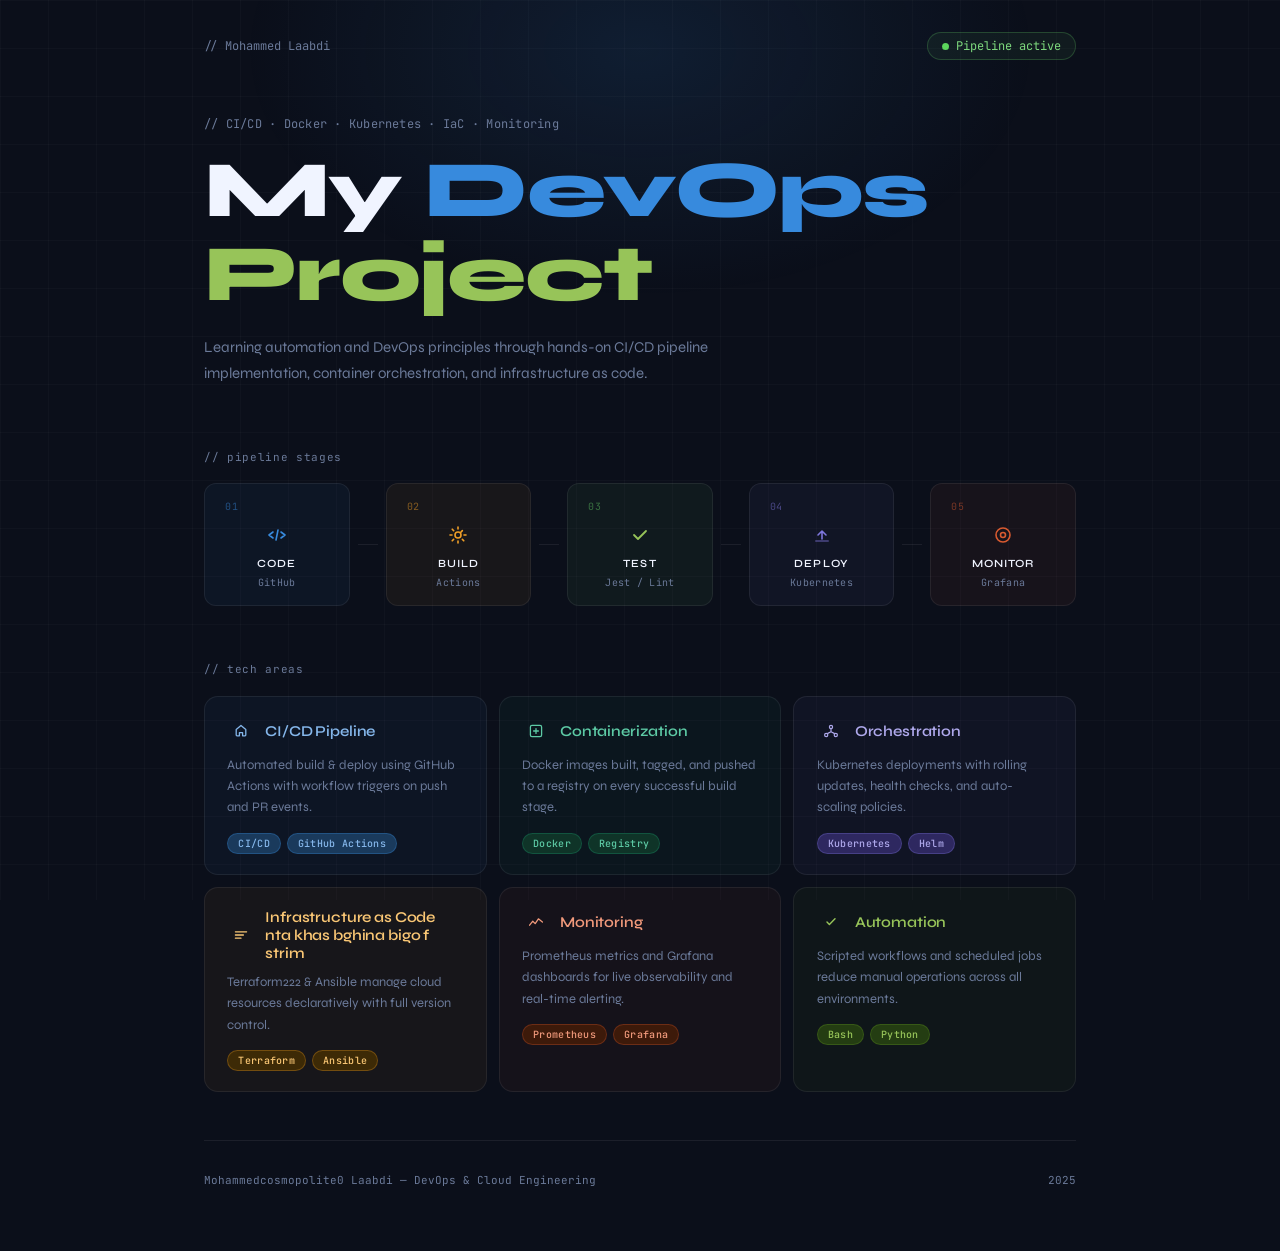
==== index.html @ 9fe38962 "last msg" ====
<!DOCTYPE html>
<html lang="en">
<head>
  <meta charset="UTF-8" />
  <meta name="viewport" content="width=device-width, initial-scale=1.0" />
  <title>DevOps Project — Mohammed Laabdi</title>
  <link rel="preconnect" href="https://fonts.googleapis.com" />
  <link href="https://fonts.googleapis.com/css2?family=JetBrains+Mono:wght@400;500;700&family=Syne:wght@400;600;800&display=swap" rel="stylesheet" />
  <link rel="stylesheet" href="style.css" />
</head>
<body>

  <!-- Background grid -->
  <div class="bg-grid"></div>
  <div class="bg-glow"></div>

  <div class="container">

    <!-- Header -->
    <header class="header">
      <div class="header-left">
        <span class="mono dim">// Mohammed Laabdi</span>
      </div>
      <div class="status-pill">
        <span class="pulse-dot"></span>
        <span class="mono">Pipeline active</span>
      </div>
    </header>

    <!-- Hero -->
    <section class="hero">
      <p class="mono dim hero-tag">// CI/CD · Docker · Kubernetes · IaC · Monitoring</p>
      <h1>
        My <span class="hl-blue">DevOps</span><br />
        <span class="hl-green">Project</span>
      </h1>
      <p class="hero-sub">
        Learning automation and DevOps principles through hands-on CI/CD pipeline implementation,
        container orchestration, and infrastructure as code.
      </p>
    </section>

    <!-- Pipeline -->
    <section class="pipeline-section">
      <p class="section-label mono">// pipeline stages</p>
      <div class="pipeline">

        <div class="step step-code">
          <div class="step-num mono">01</div>
          <div class="step-icon-wrap">
            <svg width="20" height="20" viewBox="0 0 20 20" fill="none"><path d="M6 7l-4 3 4 3M14 7l4 3-4 3M11 5l-2 10" stroke="currentColor" stroke-width="1.6" stroke-linecap="round" stroke-linejoin="round"/></svg>
          </div>
          <div class="step-label">CODE</div>
          <div class="step-desc mono dim">GitHub</div>
        </div>

        <div class="connector"><div class="connector-line"></div></div>

        <div class="step step-build">
          <div class="step-num mono">02</div>
          <div class="step-icon-wrap">
            <svg width="20" height="20" viewBox="0 0 20 20" fill="none"><circle cx="10" cy="10" r="3" stroke="currentColor" stroke-width="1.6"/><path d="M10 2v2M10 16v2M2 10h2M16 10h2M4.22 4.22l1.42 1.42M14.36 14.36l1.42 1.42M14.36 5.64l-1.42 1.42M5.64 14.36l-1.42 1.42" stroke="currentColor" stroke-width="1.6" stroke-linecap="round"/></svg>
          </div>
          <div class="step-label">BUILD</div>
          <div class="step-desc mono dim">Actions</div>
        </div>

        <div class="connector"><div class="connector-line"></div></div>

        <div class="step step-test">
          <div class="step-num mono">03</div>
          <div class="step-icon-wrap">
            <svg width="20" height="20" viewBox="0 0 20 20" fill="none"><path d="M4 10l4 4 8-8" stroke="currentColor" stroke-width="1.8" stroke-linecap="round" stroke-linejoin="round"/></svg>
          </div>
          <div class="step-label">TEST</div>
          <div class="step-desc mono dim">Jest / Lint</div>
        </div>

        <div class="connector"><div class="connector-line"></div></div>

        <div class="step step-deploy">
          <div class="step-num mono">04</div>
          <div class="step-icon-wrap">
            <svg width="20" height="20" viewBox="0 0 20 20" fill="none"><path d="M10 14V6M6 10l4-4 4 4" stroke="currentColor" stroke-width="1.6" stroke-linecap="round" stroke-linejoin="round"/><rect x="3" y="15" width="14" height="2" rx="1" fill="currentColor" opacity=".4"/></svg>
          </div>
          <div class="step-label">DEPLOY</div>
          <div class="step-desc mono dim">Kubernetes</div>
        </div>

        <div class="connector"><div class="connector-line"></div></div>

        <div class="step step-monitor">
          <div class="step-num mono">05</div>
          <div class="step-icon-wrap">
            <svg width="20" height="20" viewBox="0 0 20 20" fill="none"><circle cx="10" cy="10" r="7" stroke="currentColor" stroke-width="1.6"/><circle cx="10" cy="10" r="2.5" stroke="currentColor" stroke-width="1.6"/></svg>
          </div>
          <div class="step-label">MONITOR</div>
          <div class="step-desc mono dim">Grafana</div>
        </div>

      </div>
    </section>

    <!-- Cards -->
    <section class="cards-section">
      <p class="section-label mono">// tech areas</p>
      <div class="cards">

        <div class="card card-blue">
          <div class="card-header">
            <span class="card-icon">
              <svg width="16" height="16" viewBox="0 0 20 20" fill="none"><path d="M4 15V8l6-5 6 5v7a1 1 0 01-1 1h-3v-4H8v4H5a1 1 0 01-1-1z" stroke="currentColor" stroke-width="1.6" stroke-linejoin="round"/></svg>
            </span>
            <h3>CI/CD Pipeline</h3>
          </div>
          <p>Automated build &amp; deploy using GitHub Actions with workflow triggers on push and PR events.</p>
          <div class="tags">
            <span class="tag">CI/CD</span>
            <span class="tag">GitHub Actions</span>
          </div>
        </div>

        <div class="card card-teal">
          <div class="card-header">
            <span class="card-icon">
              <svg width="16" height="16" viewBox="0 0 20 20" fill="none"><rect x="3" y="3" width="14" height="14" rx="2" stroke="currentColor" stroke-width="1.6"/><path d="M7 10h6M10 7v6" stroke="currentColor" stroke-width="1.6" stroke-linecap="round"/></svg>
            </span>
            <h3>Containerization</h3>
          </div>
          <p>Docker images built, tagged, and pushed to a registry on every successful build stage.</p>
          <div class="tags">
            <span class="tag">Docker</span>
            <span class="tag">Registry</span>
          </div>
        </div>

        <div class="card card-purple">
          <div class="card-header">
            <span class="card-icon">
              <svg width="16" height="16" viewBox="0 0 20 20" fill="none"><circle cx="10" cy="5" r="2" stroke="currentColor" stroke-width="1.5"/><circle cx="4" cy="15" r="2" stroke="currentColor" stroke-width="1.5"/><circle cx="16" cy="15" r="2" stroke="currentColor" stroke-width="1.5"/><path d="M10 7v4M10 11l-4 2M10 11l4 2" stroke="currentColor" stroke-width="1.5" stroke-linecap="round"/></svg>
            </span>
            <h3>Orchestration</h3>
          </div>
          <p>Kubernetes deployments with rolling updates, health checks, and auto-scaling policies.</p>
          <div class="tags">
            <span class="tag">Kubernetes</span>
            <span class="tag">Helm</span>
          </div>
        </div>

        <div class="card card-amber">
          <div class="card-header">
            <span class="card-icon">
              <svg width="16" height="16" viewBox="0 0 20 20" fill="none"><path d="M3 6h14M3 10h10M3 14h7" stroke="currentColor" stroke-width="1.6" stroke-linecap="round"/></svg>
            </span>
            <h3>Infrastructure as Code nta khas bghina bigo f strim</h3>
          </div>
          <p>Terraform222 &amp; Ansible manage cloud resources declaratively with full version control.</p>
          <div class="tags">
            <span class="tag">Terraform</span>
            <span class="tag">Ansible</span>
          </div>
        </div>

        <div class="card card-coral">
          <div class="card-header">
            <span class="card-icon">
              <svg width="16" height="16" viewBox="0 0 20 20" fill="none"><polyline points="2,14 6,9 9,12 13,6 18,10" stroke="currentColor" stroke-width="1.6" stroke-linecap="round" stroke-linejoin="round"/></svg>
            </span>
            <h3>Monitoring</h3>
          </div>
          <p>Prometheus metrics and Grafana dashboards for live observability and real-time alerting.</p>
          <div class="tags">
            <span class="tag">Prometheus</span>
            <span class="tag">Grafana</span>
          </div>
        </div>

        <div class="card card-green">
          <div class="card-header">
            <span class="card-icon">
              <svg width="16" height="16" viewBox="0 0 20 20" fill="none"><path d="M5 10l3 3 7-7" stroke="currentColor" stroke-width="1.8" stroke-linecap="round" stroke-linejoin="round"/></svg>
            </span>
            <h3>Automation</h3>
          </div>
          <p>Scripted workflows and scheduled jobs reduce manual operations across all environments.</p>
          <div class="tags">
            <span class="tag">Bash</span>
            <span class="tag">Python</span>
          </div>
        </div>

      </div>
    </section>

    <!-- Footer -->
    <footer class="footer">
      <span class="mono dim">Mohammedcosmopolite0 Laabdi — DevOps & Cloud Engineering</span>
      <span class="mono dim">2025</span>
    </footer>

  </div>

</body>
</html>
---- style.css ----
/* ── Reset & Base ──────────────────────────────────────── */
*, *::before, *::after {
  box-sizing: border-box;
  margin: 0;
  padding: 0;
}

:root {
  --blue:    #378ADD;
  --blue-bg: #0e1f3a;
  --blue-tag:#1a3a5c;
  --blue-lt: #85B7EB;

  --green:    #639922;
  --green-bg: #1a2e0d;
  --green-tag:#243d12;
  --green-lt: #97C459;

  --purple:    #7F77DD;
  --purple-bg: #1e1a3a;
  --purple-tag:#2e2860;
  --purple-lt: #AFA9EC;

  --amber:    #EF9F27;
  --amber-bg: #2e1f05;
  --amber-tag:#3d2a06;
  --amber-lt: #FAC775;

  --coral:    #D85A30;
  --coral-bg: #2e1208;
  --coral-tag:#3d1a0a;
  --coral-lt: #F0997B;

  --teal:    #1D9E75;
  --teal-bg: #0a2620;
  --teal-tag:#0f3428;
  --teal-lt: #5DCAA5;

  --bg:      #0b0f1a;
  --surface: #111827;
  --border:  rgba(255,255,255,0.07);
  --text:    #f0f4ff;
  --dim:     #6b7a99;
}

body {
  background: var(--bg);
  color: var(--text);
  font-family: 'Syne', sans-serif;
  min-height: 100vh;
  overflow-x: hidden;
}

.mono { font-family: 'JetBrains Mono', monospace; }
.dim  { color: var(--dim); }

/* ── Background ─────────────────────────────────────────── */
.bg-grid {
  position: fixed;
  inset: 0;
  background-image:
    linear-gradient(rgba(255,255,255,0.025) 1px, transparent 1px),
    linear-gradient(90deg, rgba(255,255,255,0.025) 1px, transparent 1px);
  background-size: 48px 48px;
  pointer-events: none;
  z-index: 0;
}

.bg-glow {
  position: fixed;
  top: -200px;
  left: 50%;
  transform: translateX(-50%);
  width: 800px;
  height: 500px;
  background: radial-gradient(ellipse, rgba(55,138,221,0.12) 0%, transparent 70%);
  pointer-events: none;
  z-index: 0;
}

/* ── Layout ─────────────────────────────────────────────── */
.container {
  position: relative;
  z-index: 1;
  max-width: 920px;
  margin: 0 auto;
  padding: 2rem 1.5rem 4rem;
}

/* ── Header ─────────────────────────────────────────────── */
.header {
  display: flex;
  justify-content: space-between;
  align-items: center;
  margin-bottom: 3.5rem;
  font-size: 12px;
}

.status-pill {
  display: inline-flex;
  align-items: center;
  gap: 7px;
  background: rgba(100,200,100,0.07);
  border: 0.5px solid rgba(100,200,100,0.25);
  border-radius: 20px;
  padding: 5px 14px;
  font-size: 12px;
  color: #7dd87d;
}

.pulse-dot {
  width: 7px;
  height: 7px;
  border-radius: 50%;
  background: #5cd65c;
  box-shadow: 0 0 0 0 rgba(92,214,92,0.5);
  animation: pulse 2s infinite;
}

@keyframes pulse {
  0%   { box-shadow: 0 0 0 0 rgba(92,214,92,0.5); }
  70%  { box-shadow: 0 0 0 6px rgba(92,214,92,0); }
  100% { box-shadow: 0 0 0 0 rgba(92,214,92,0); }
}

/* ── Hero ───────────────────────────────────────────────── */
.hero {
  margin-bottom: 4rem;
}

.hero-tag {
  font-size: 12px;
  margin-bottom: 1rem;
  letter-spacing: 0.02em;
}

.hero h1 {
  font-size: clamp(2.8rem, 7vw, 5rem);
  font-weight: 800;
  line-height: 1.05;
  margin-bottom: 1.2rem;
  letter-spacing: -0.02em;
}

.hl-blue  { color: var(--blue); }
.hl-green { color: var(--green-lt); }

.hero-sub {
  max-width: 560px;
  font-size: 15px;
  color: var(--dim);
  line-height: 1.7;
  font-weight: 400;
}

/* ── Section Label ──────────────────────────────────────── */
.section-label {
  font-size: 11px;
  color: var(--dim);
  letter-spacing: 0.06em;
  margin-bottom: 1.2rem;
}

/* ── Pipeline ───────────────────────────────────────────── */
.pipeline-section {
  margin-bottom: 3.5rem;
}

.pipeline {
  display: flex;
  align-items: center;
  flex-wrap: wrap;
  gap: 6px;
}

.step {
  display: flex;
  flex-direction: column;
  align-items: center;
  gap: 6px;
  border: 0.5px solid var(--border);
  border-radius: 12px;
  padding: 16px 20px;
  min-width: 100px;
  flex: 1;
  transition: border-color 0.2s, transform 0.2s;
  cursor: default;
  position: relative;
  overflow: hidden;
}

.step:hover { transform: translateY(-3px); }

.step-code    { background: rgba(55,138,221,0.06); }
.step-code:hover { border-color: rgba(55,138,221,0.4); }
.step-code .step-icon-wrap { color: var(--blue); }
.step-code .step-num { color: rgba(55,138,221,0.5); }

.step-build   { background: rgba(239,159,39,0.06); }
.step-build:hover { border-color: rgba(239,159,39,0.4); }
.step-build .step-icon-wrap { color: var(--amber); }
.step-build .step-num { color: rgba(239,159,39,0.5); }

.step-test    { background: rgba(100,200,100,0.06); }
.step-test:hover { border-color: rgba(100,200,100,0.4); }
.step-test .step-icon-wrap { color: var(--green-lt); }
.step-test .step-num { color: rgba(100,200,100,0.5); }

.step-deploy  { background: rgba(127,119,221,0.06); }
.step-deploy:hover { border-color: rgba(127,119,221,0.4); }
.step-deploy .step-icon-wrap { color: var(--purple); }
.step-deploy .step-num { color: rgba(127,119,221,0.5); }

.step-monitor { background: rgba(216,90,48,0.06); }
.step-monitor:hover { border-color: rgba(216,90,48,0.4); }
.step-monitor .step-icon-wrap { color: var(--coral); }
.step-monitor .step-num { color: rgba(216,90,48,0.5); }

.step-num {
  font-size: 10px;
  letter-spacing: 0.06em;
  align-self: flex-start;
}

.step-icon-wrap {
  width: 32px;
  height: 32px;
  display: flex;
  align-items: center;
  justify-content: center;
}

.step-label {
  font-size: 11px;
  font-weight: 600;
  letter-spacing: 0.1em;
  color: var(--text);
}

.step-desc {
  font-size: 10px;
  letter-spacing: 0.03em;
}

.connector {
  display: flex;
  align-items: center;
  padding: 0 2px;
}

.connector-line {
  width: 20px;
  height: 1px;
  background: var(--border);
}

/* ── Cards ──────────────────────────────────────────────── */
.cards-section {
  margin-bottom: 3rem;
}

.cards {
  display: grid;
  grid-template-columns: repeat(auto-fit, minmax(260px, 1fr));
  gap: 12px;
}

.card {
  border: 0.5px solid var(--border);
  border-radius: 14px;
  padding: 1.25rem 1.4rem;
  transition: border-color 0.2s, transform 0.2s;
  cursor: default;
}

.card:hover { transform: translateY(-2px); }

.card-blue   { background: rgba(55,138,221,0.05); }
.card-blue:hover   { border-color: rgba(55,138,221,0.35); }
.card-blue .card-icon, .card-blue h3 { color: var(--blue-lt); }
.card-blue .tag { background: var(--blue-tag); color: var(--blue-lt); border-color: rgba(55,138,221,0.3); }

.card-teal   { background: rgba(29,158,117,0.05); }
.card-teal:hover   { border-color: rgba(29,158,117,0.35); }
.card-teal .card-icon, .card-teal h3 { color: var(--teal-lt); }
.card-teal .tag { background: var(--teal-tag); color: var(--teal-lt); border-color: rgba(29,158,117,0.3); }

.card-purple { background: rgba(127,119,221,0.05); }
.card-purple:hover { border-color: rgba(127,119,221,0.35); }
.card-purple .card-icon, .card-purple h3 { color: var(--purple-lt); }
.card-purple .tag { background: var(--purple-tag); color: var(--purple-lt); border-color: rgba(127,119,221,0.3); }

.card-amber  { background: rgba(239,159,39,0.05); }
.card-amber:hover  { border-color: rgba(239,159,39,0.35); }
.card-amber .card-icon, .card-amber h3 { color: var(--amber-lt); }
.card-amber .tag { background: var(--amber-tag); color: var(--amber-lt); border-color: rgba(239,159,39,0.3); }

.card-coral  { background: rgba(216,90,48,0.05); }
.card-coral:hover  { border-color: rgba(216,90,48,0.35); }
.card-coral .card-icon, .card-coral h3 { color: var(--coral-lt); }
.card-coral .tag { background: var(--coral-tag); color: var(--coral-lt); border-color: rgba(216,90,48,0.3); }

.card-green  { background: rgba(99,153,34,0.05); }
.card-green:hover  { border-color: rgba(99,153,34,0.35); }
.card-green .card-icon, .card-green h3 { color: var(--green-lt); }
.card-green .tag { background: var(--green-tag); color: var(--green-lt); border-color: rgba(99,153,34,0.3); }

.card-header {
  display: flex;
  align-items: center;
  gap: 10px;
  margin-bottom: 10px;
}

.card-icon {
  width: 28px;
  height: 28px;
  display: flex;
  align-items: center;
  justify-content: center;
  flex-shrink: 0;
}

.card h3 {
  font-size: 15px;
  font-weight: 600;
  letter-spacing: -0.01em;
}

.card p {
  font-size: 13px;
  color: var(--dim);
  line-height: 1.65;
  margin-bottom: 14px;
}

.tags {
  display: flex;
  flex-wrap: wrap;
  gap: 6px;
}

.tag {
  font-family: 'JetBrains Mono', monospace;
  font-size: 10px;
  font-weight: 500;
  padding: 3px 10px;
  border-radius: 20px;
  border: 0.5px solid;
  letter-spacing: 0.03em;
}

/* ── Footer ─────────────────────────────────────────────── */
.footer {
  display: flex;
  justify-content: space-between;
  align-items: center;
  font-size: 11px;
  padding-top: 2rem;
  border-top: 0.5px solid var(--border);
}

/* ── Animations ─────────────────────────────────────────── */
@keyframes fadeUp {
  from { opacity: 0; transform: translateY(16px); }
  to   { opacity: 1; transform: translateY(0); }
}

.hero              { animation: fadeUp 0.6s ease both; }
.pipeline-section  { animation: fadeUp 0.6s 0.15s ease both; }
.cards-section     { animation: fadeUp 0.6s 0.3s  ease both; }

/* ── Responsive ─────────────────────────────────────────── */
@media (max-width: 600px) {
  .pipeline { flex-direction: column; }
  .connector { transform: rotate(90deg); }
  .step { width: 100%; flex-direction: row; justify-content: flex-start; gap: 12px; }
  .step-num { display: none; }
  .connector-line { width: 1px; height: 20px; }
  .footer { flex-direction: column; gap: 6px; text-align: center; }
}
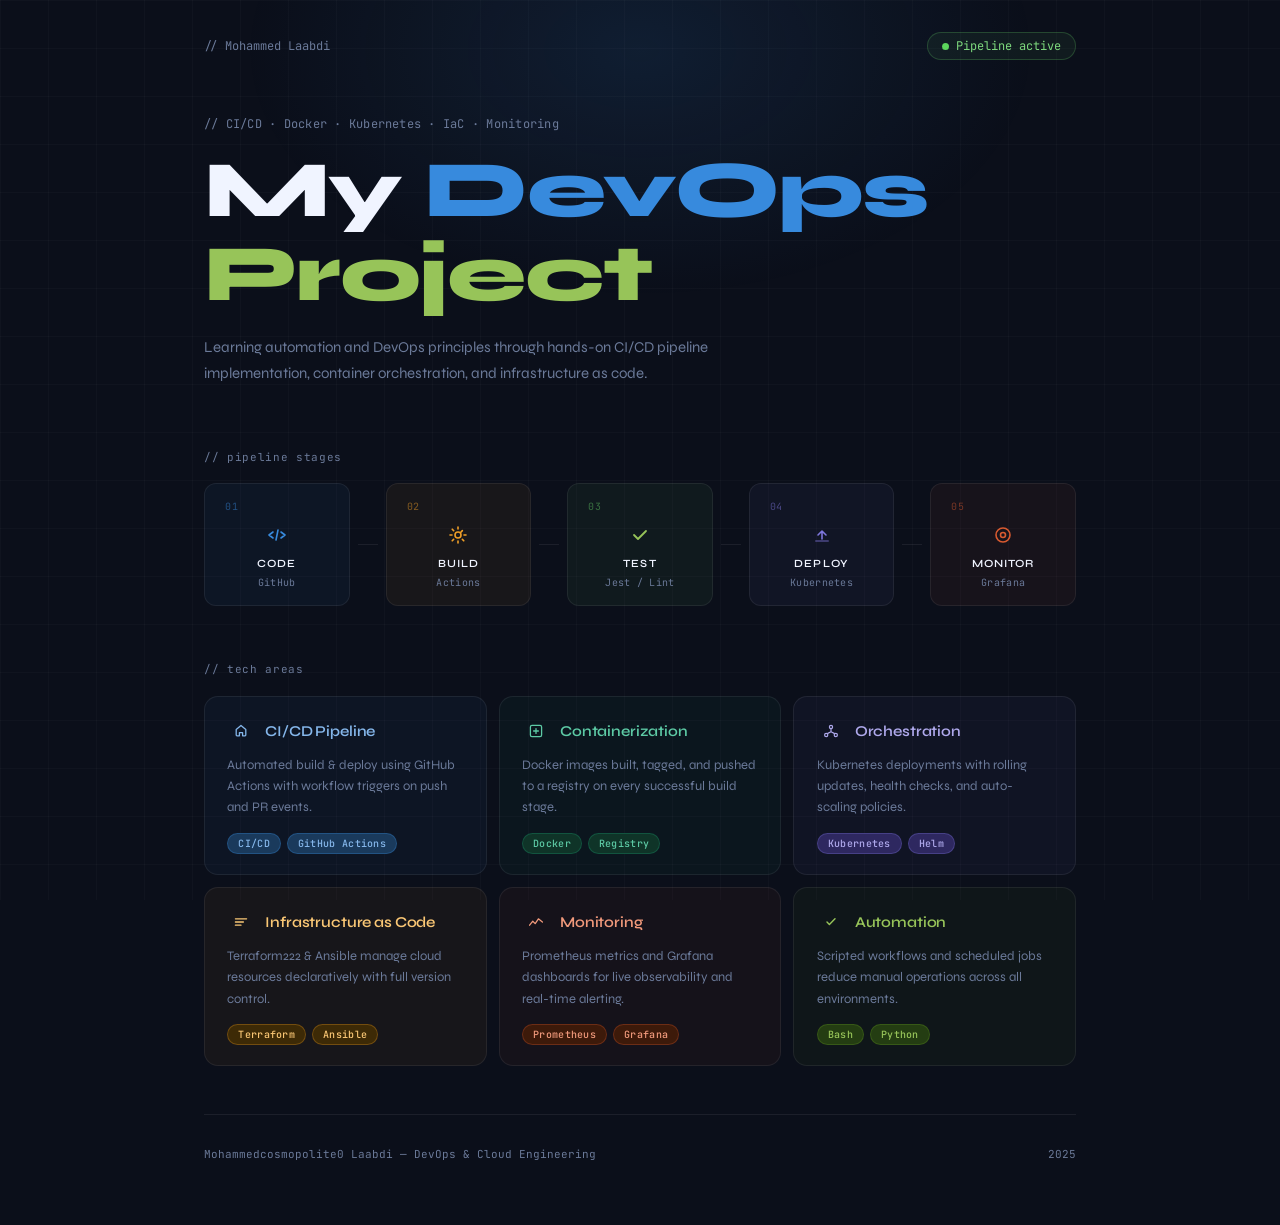
==== commit fae2d722: "update anothee" ====
--- a/index.html
+++ b/index.html
@@ -153,7 +153,7 @@
             <span class="card-icon">
               <svg width="16" height="16" viewBox="0 0 20 20" fill="none"><path d="M3 6h14M3 10h10M3 14h7" stroke="currentColor" stroke-width="1.6" stroke-linecap="round"/></svg>
             </span>
-            <h3>Infrastructure as Code nta khas bghina bigo f strim</h3>
+            <h3>Infrastructure as Code</h3>
           </div>
           <p>Terraform222 &amp; Ansible manage cloud resources declaratively with full version control.</p>
           <div class="tags">
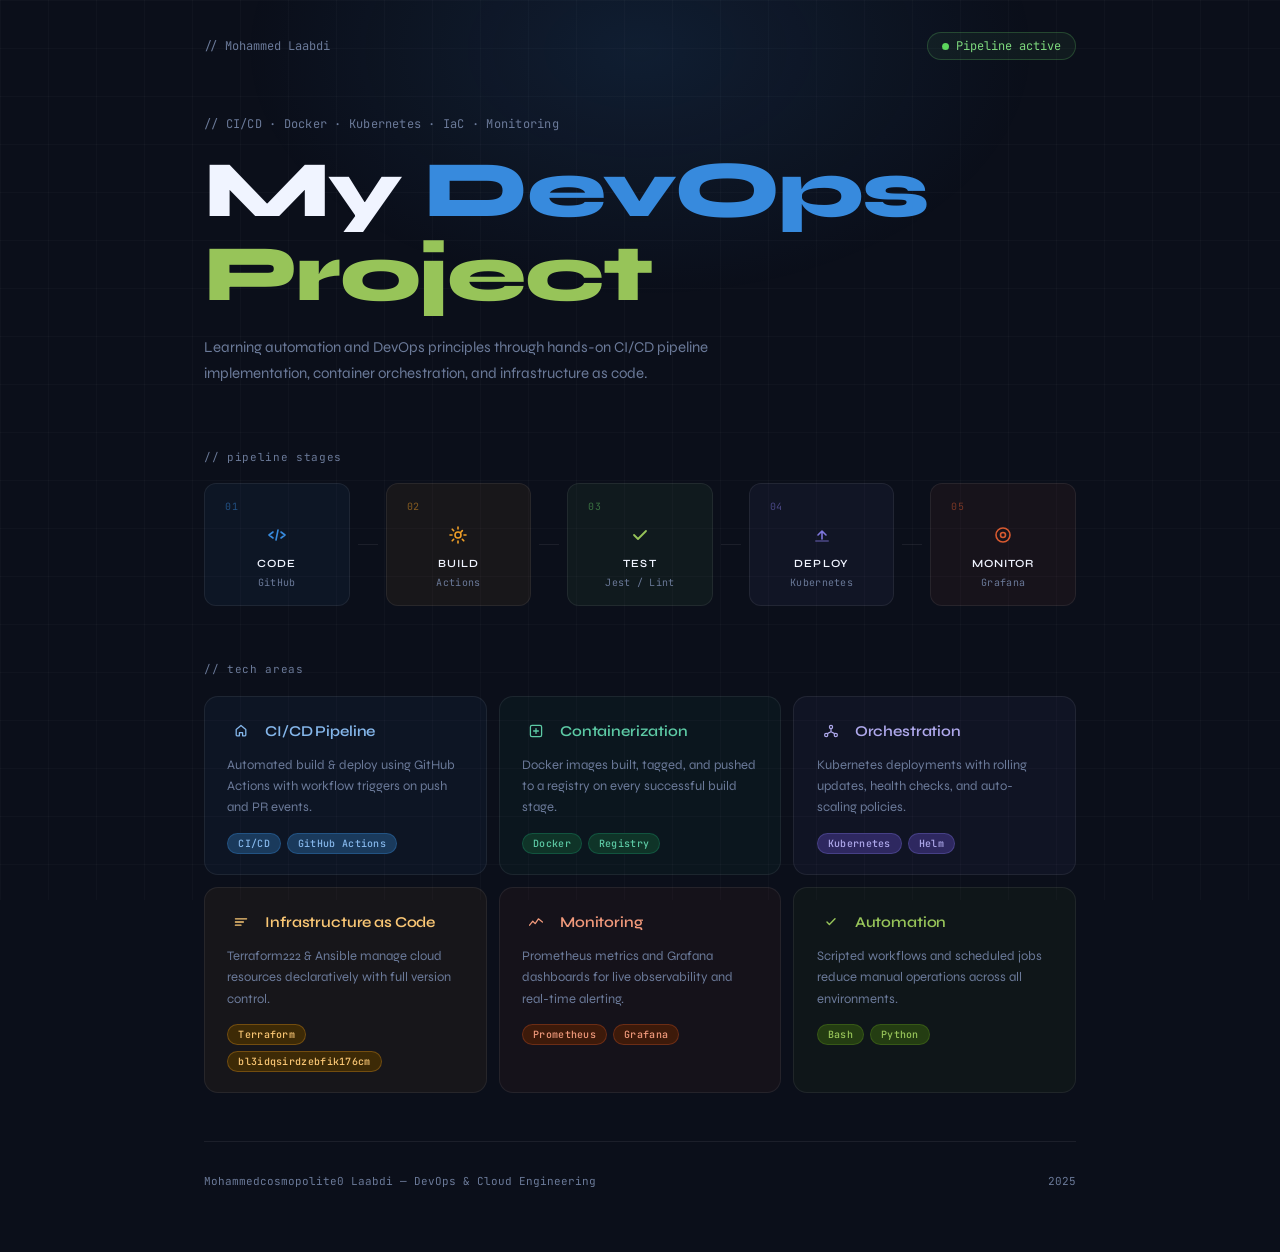
==== commit a52cf8a3: "update html file" ====
--- a/index.html
+++ b/index.html
@@ -158,7 +158,7 @@
           <p>Terraform222 &amp; Ansible manage cloud resources declaratively with full version control.</p>
           <div class="tags">
             <span class="tag">Terraform</span>
-            <span class="tag">Ansible</span>
+            <span class="tag">bl3idqsirdzebfik176cm</span>
           </div>
         </div>
 
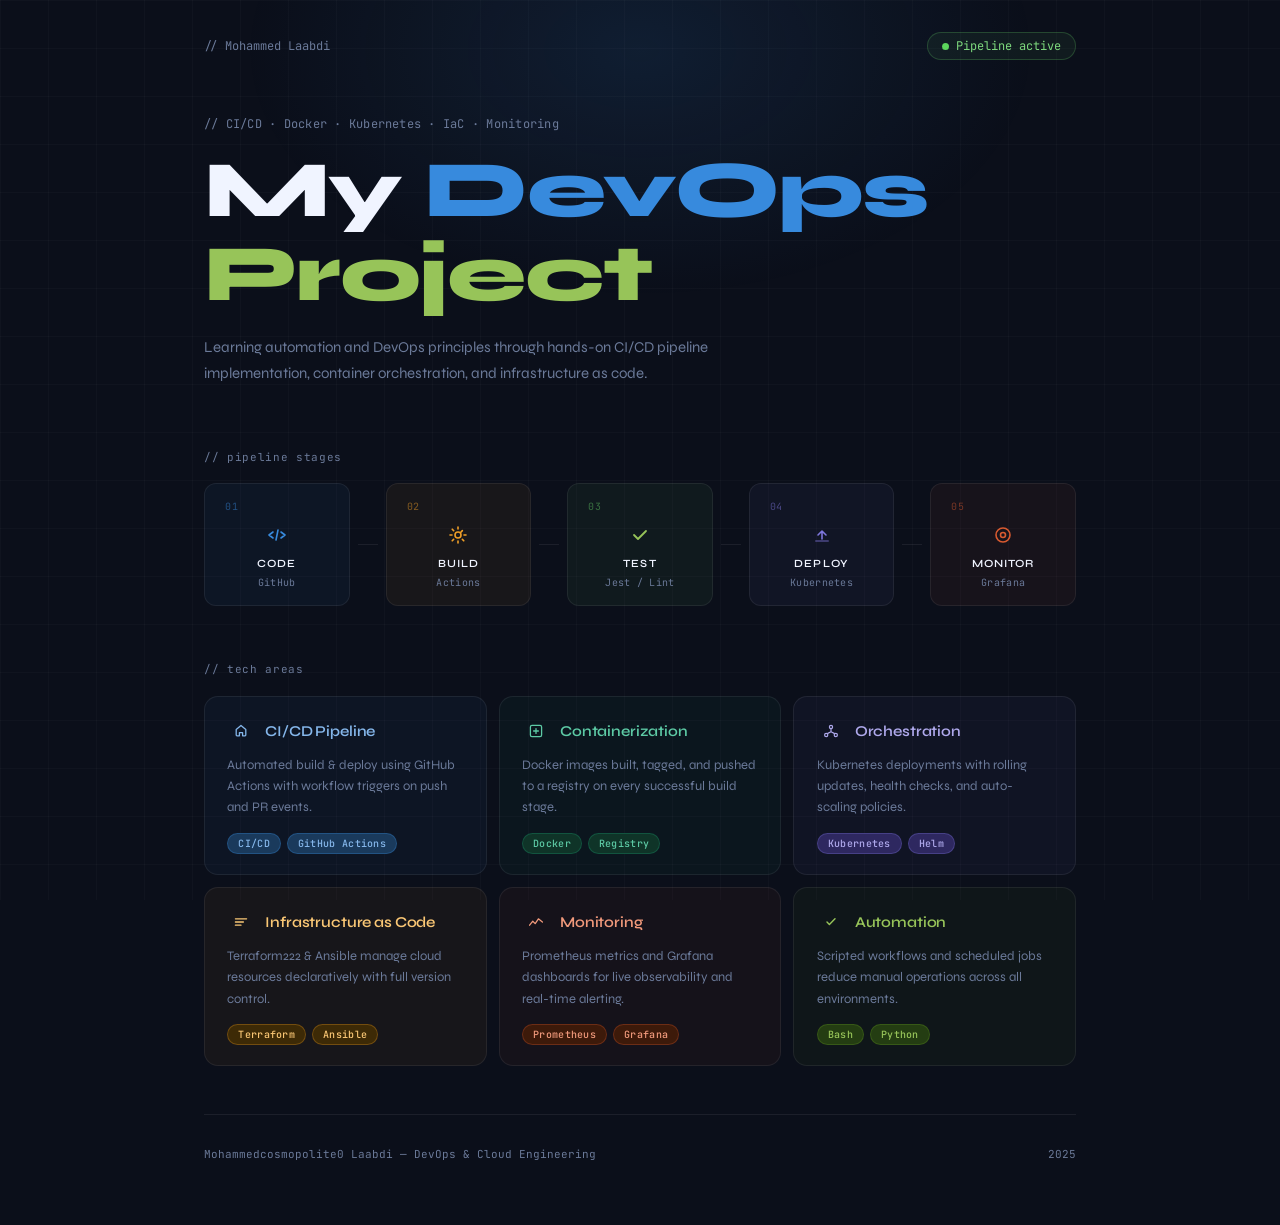
==== commit 4bde63df: "Revert "update html file" This reverts commit a52cf8a392b94cb19d496ec3acd642f665c598e3." ====
--- a/index.html
+++ b/index.html
@@ -158,7 +158,7 @@
           <p>Terraform222 &amp; Ansible manage cloud resources declaratively with full version control.</p>
           <div class="tags">
             <span class="tag">Terraform</span>
-            <span class="tag">bl3idqsirdzebfik176cm</span>
+            <span class="tag">Ansible</span>
           </div>
         </div>
 
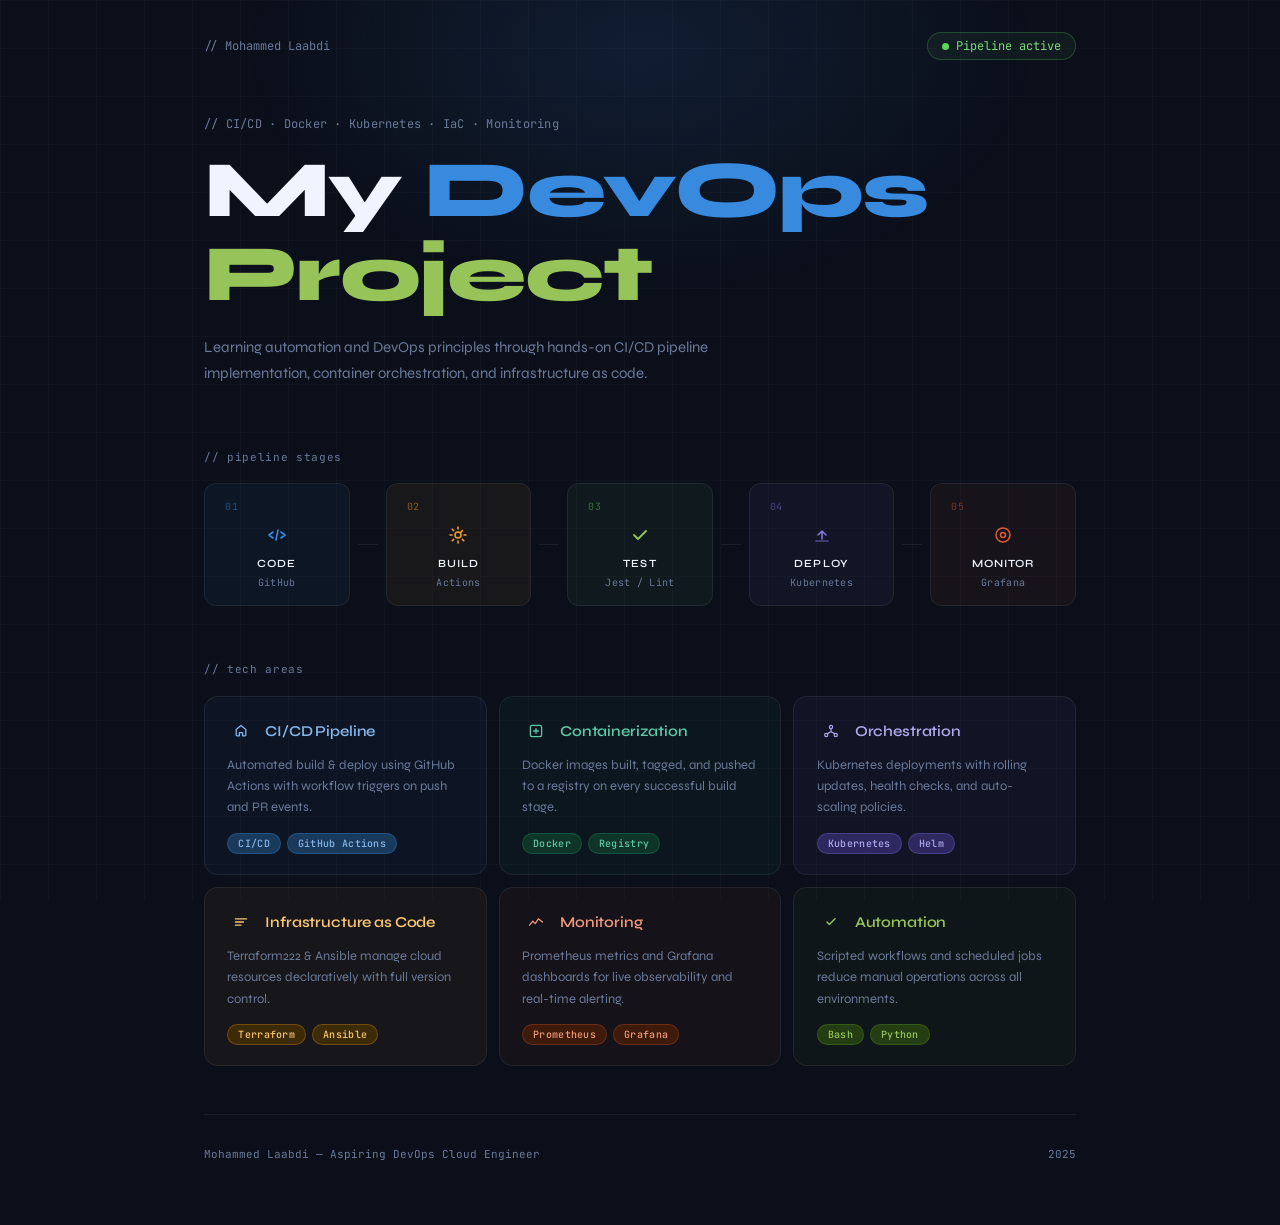
==== commit d1bc9ce2: "update the html file" ====
--- a/index.html
+++ b/index.html
@@ -195,7 +195,7 @@
 
     <!-- Footer -->
     <footer class="footer">
-      <span class="mono dim">Mohammedcosmopolite0 Laabdi — DevOps & Cloud Engineering</span>
+      <span class="mono dim">Mohammed Laabdi — Aspiring DevOps Cloud Engineer</span>
       <span class="mono dim">2025</span>
     </footer>
 
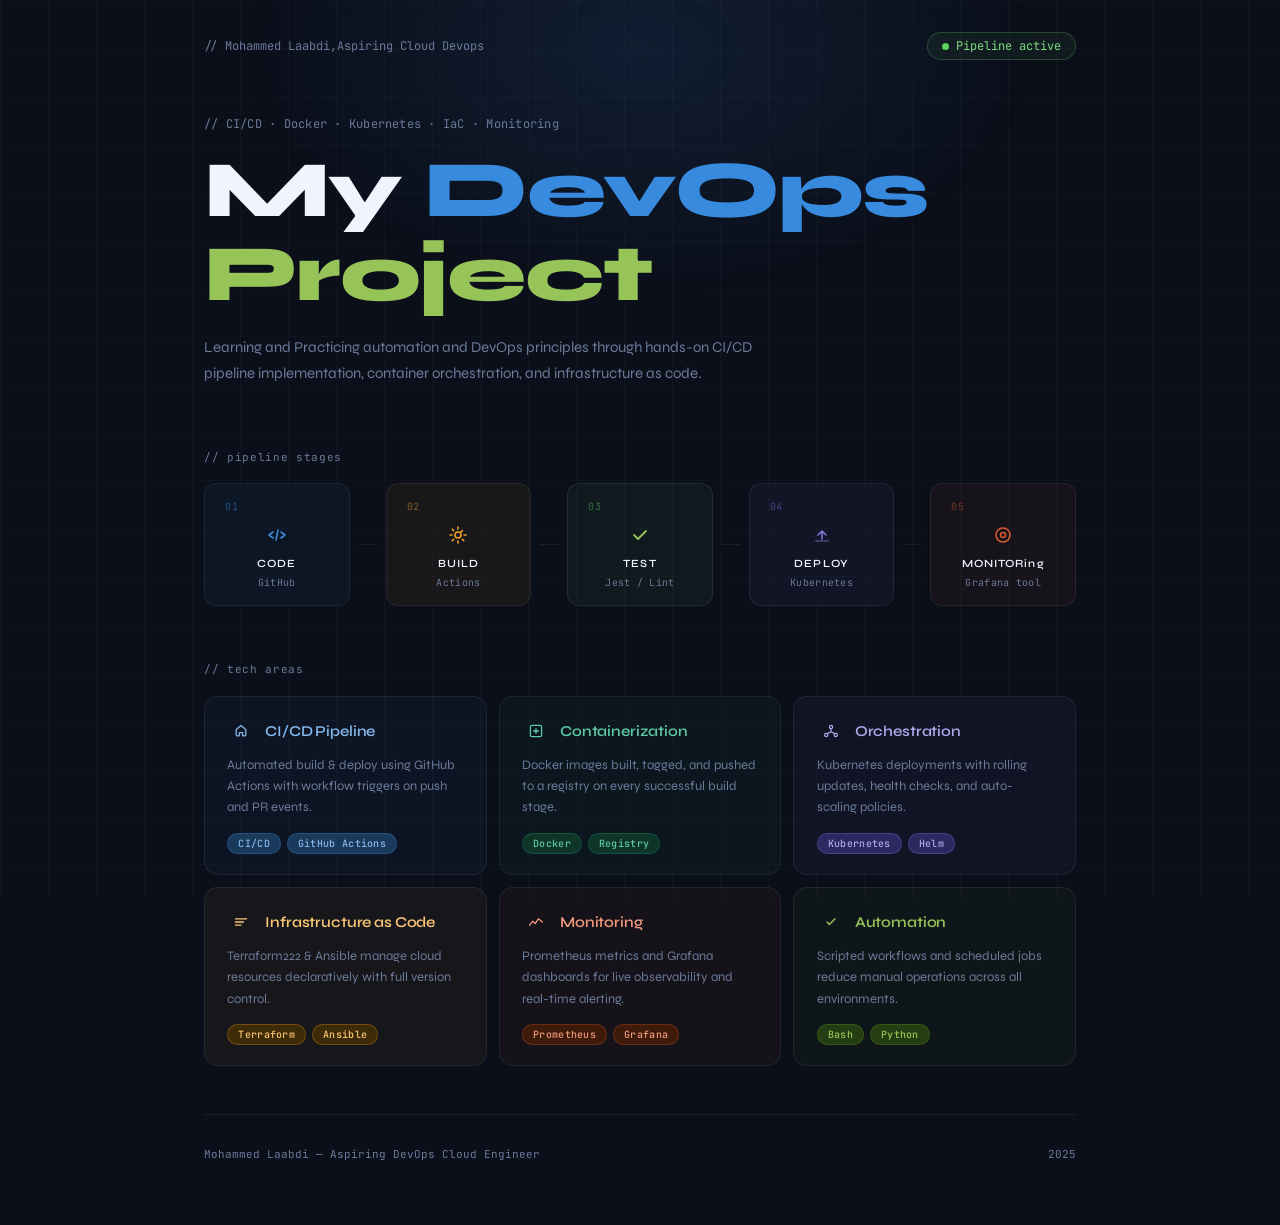
==== commit 631eed34: "update the hmtl file" ====
--- a/index.html
+++ b/index.html
@@ -19,7 +19,7 @@
     <!-- Header -->
     <header class="header">
       <div class="header-left">
-        <span class="mono dim">// Mohammed Laabdi</span>
+        <span class="mono dim">// Mohammed Laabdi,Aspiring Cloud Devops</span>
       </div>
       <div class="status-pill">
         <span class="pulse-dot"></span>
@@ -35,7 +35,7 @@
         <span class="hl-green">Project</span>
       </h1>
       <p class="hero-sub">
-        Learning automation and DevOps principles through hands-on CI/CD pipeline implementation,
+        Learning and Practicing automation and DevOps principles through hands-on CI/CD pipeline implementation,
         container orchestration, and infrastructure as code.
       </p>
     </section>
@@ -94,8 +94,8 @@
           <div class="step-icon-wrap">
             <svg width="20" height="20" viewBox="0 0 20 20" fill="none"><circle cx="10" cy="10" r="7" stroke="currentColor" stroke-width="1.6"/><circle cx="10" cy="10" r="2.5" stroke="currentColor" stroke-width="1.6"/></svg>
           </div>
-          <div class="step-label">MONITOR</div>
-          <div class="step-desc mono dim">Grafana</div>
+          <div class="step-label">MONITORing</div>
+          <div class="step-desc mono dim">Grafana tool</div>
         </div>
 
       </div>
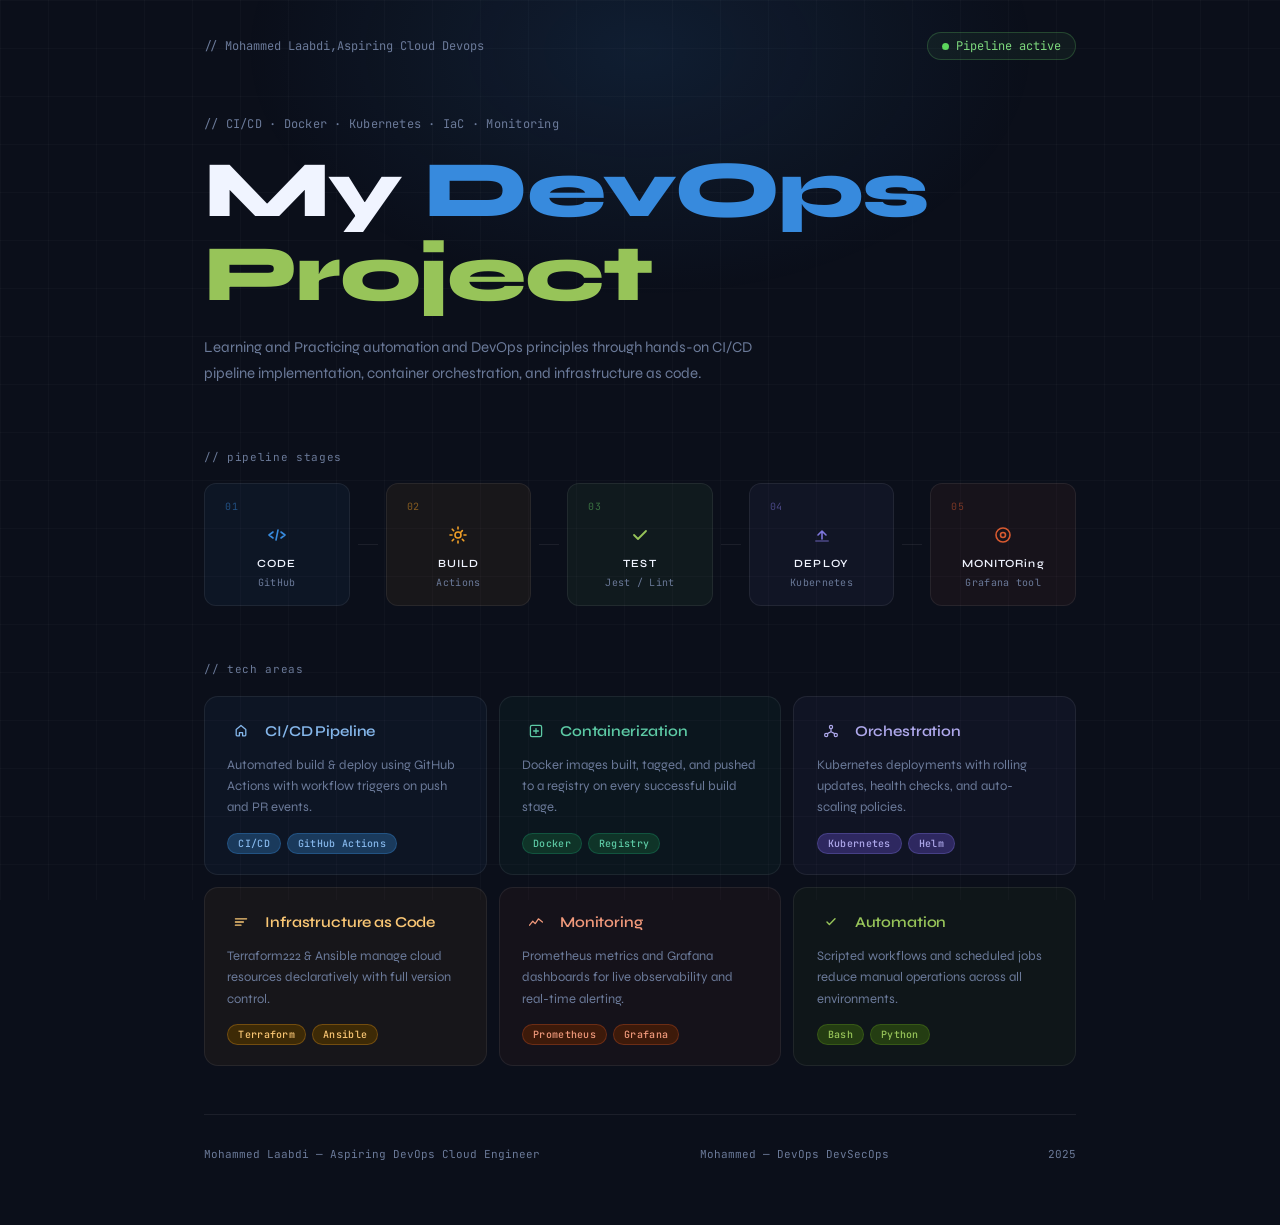
==== commit f96249a2: "update html" ====
--- a/index.html
+++ b/index.html
@@ -196,6 +196,7 @@
     <!-- Footer -->
     <footer class="footer">
       <span class="mono dim">Mohammed Laabdi — Aspiring DevOps Cloud Engineer</span>
+      <span class="mono dim">Mohammed  — DevOps DevSecOps </span>
       <span class="mono dim">2025</span>
     </footer>
 
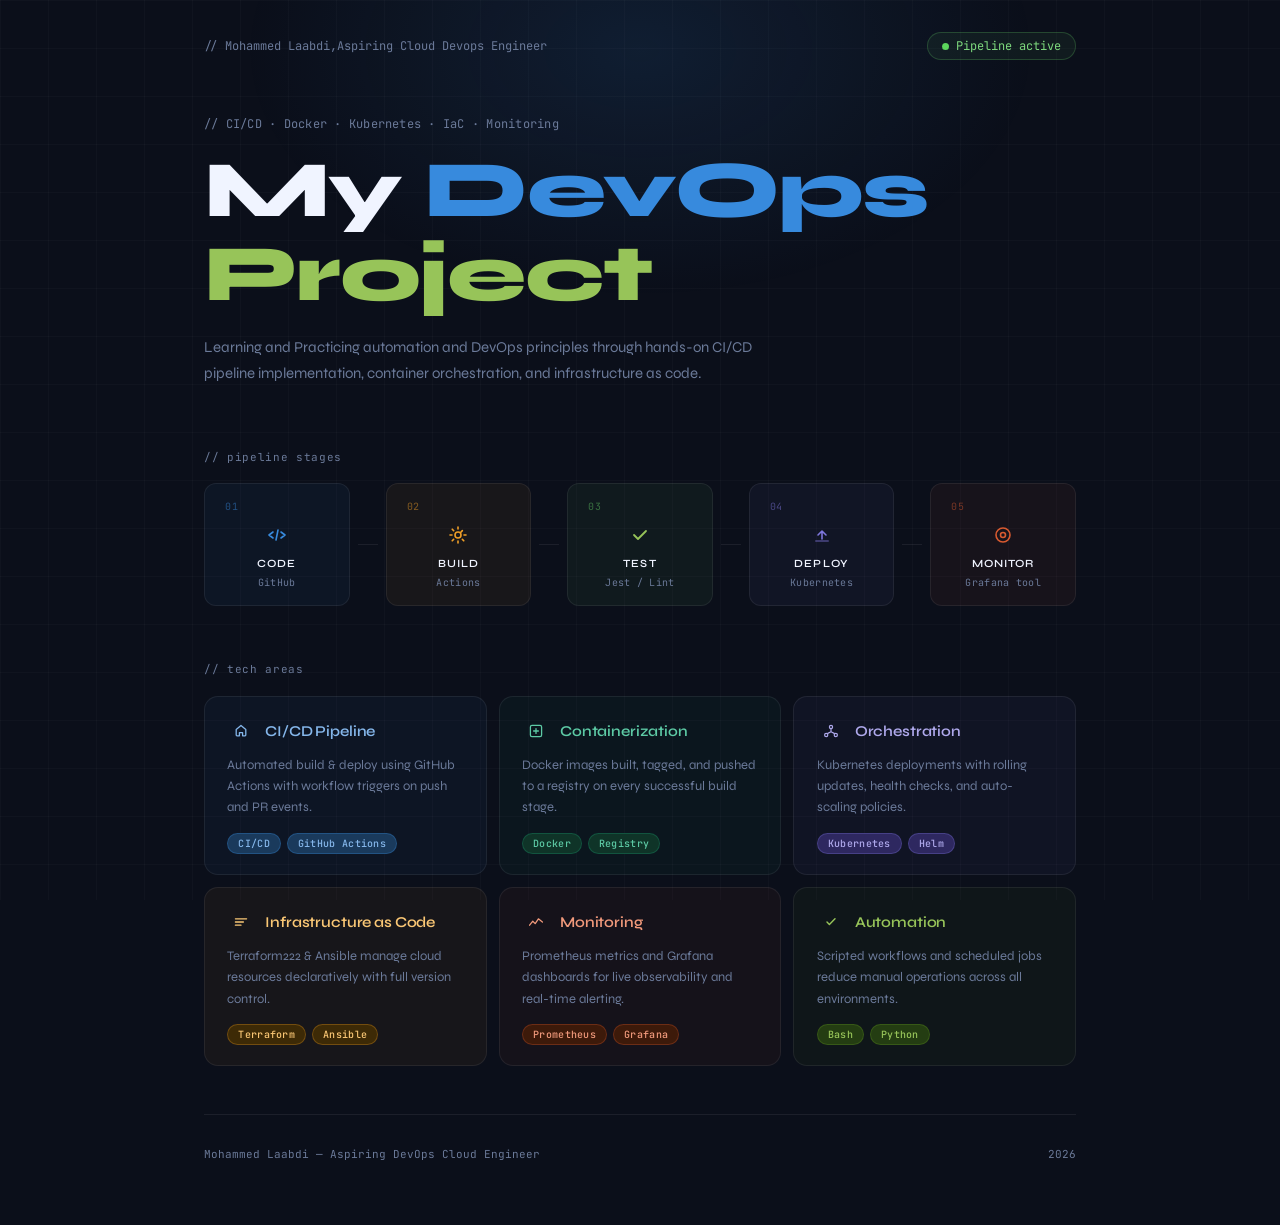
==== commit 09cf2bb4: "commit" ====
--- a/index.html
+++ b/index.html
@@ -19,7 +19,7 @@
     <!-- Header -->
     <header class="header">
       <div class="header-left">
-        <span class="mono dim">// Mohammed Laabdi,Aspiring Cloud Devops</span>
+        <span class="mono dim">// Mohammed Laabdi,Aspiring Cloud Devops Engineer </span>
       </div>
       <div class="status-pill">
         <span class="pulse-dot"></span>
@@ -94,7 +94,7 @@
           <div class="step-icon-wrap">
             <svg width="20" height="20" viewBox="0 0 20 20" fill="none"><circle cx="10" cy="10" r="7" stroke="currentColor" stroke-width="1.6"/><circle cx="10" cy="10" r="2.5" stroke="currentColor" stroke-width="1.6"/></svg>
           </div>
-          <div class="step-label">MONITORing</div>
+          <div class="step-label">MONITOR</div>
           <div class="step-desc mono dim">Grafana tool</div>
         </div>
 
@@ -196,8 +196,7 @@
     <!-- Footer -->
     <footer class="footer">
       <span class="mono dim">Mohammed Laabdi — Aspiring DevOps Cloud Engineer</span>
-      <span class="mono dim">Mohammed  — DevOps DevSecOps </span>
-      <span class="mono dim">2025</span>
+      <span class="mono dim">2026</span>
     </footer>
 
   </div>
